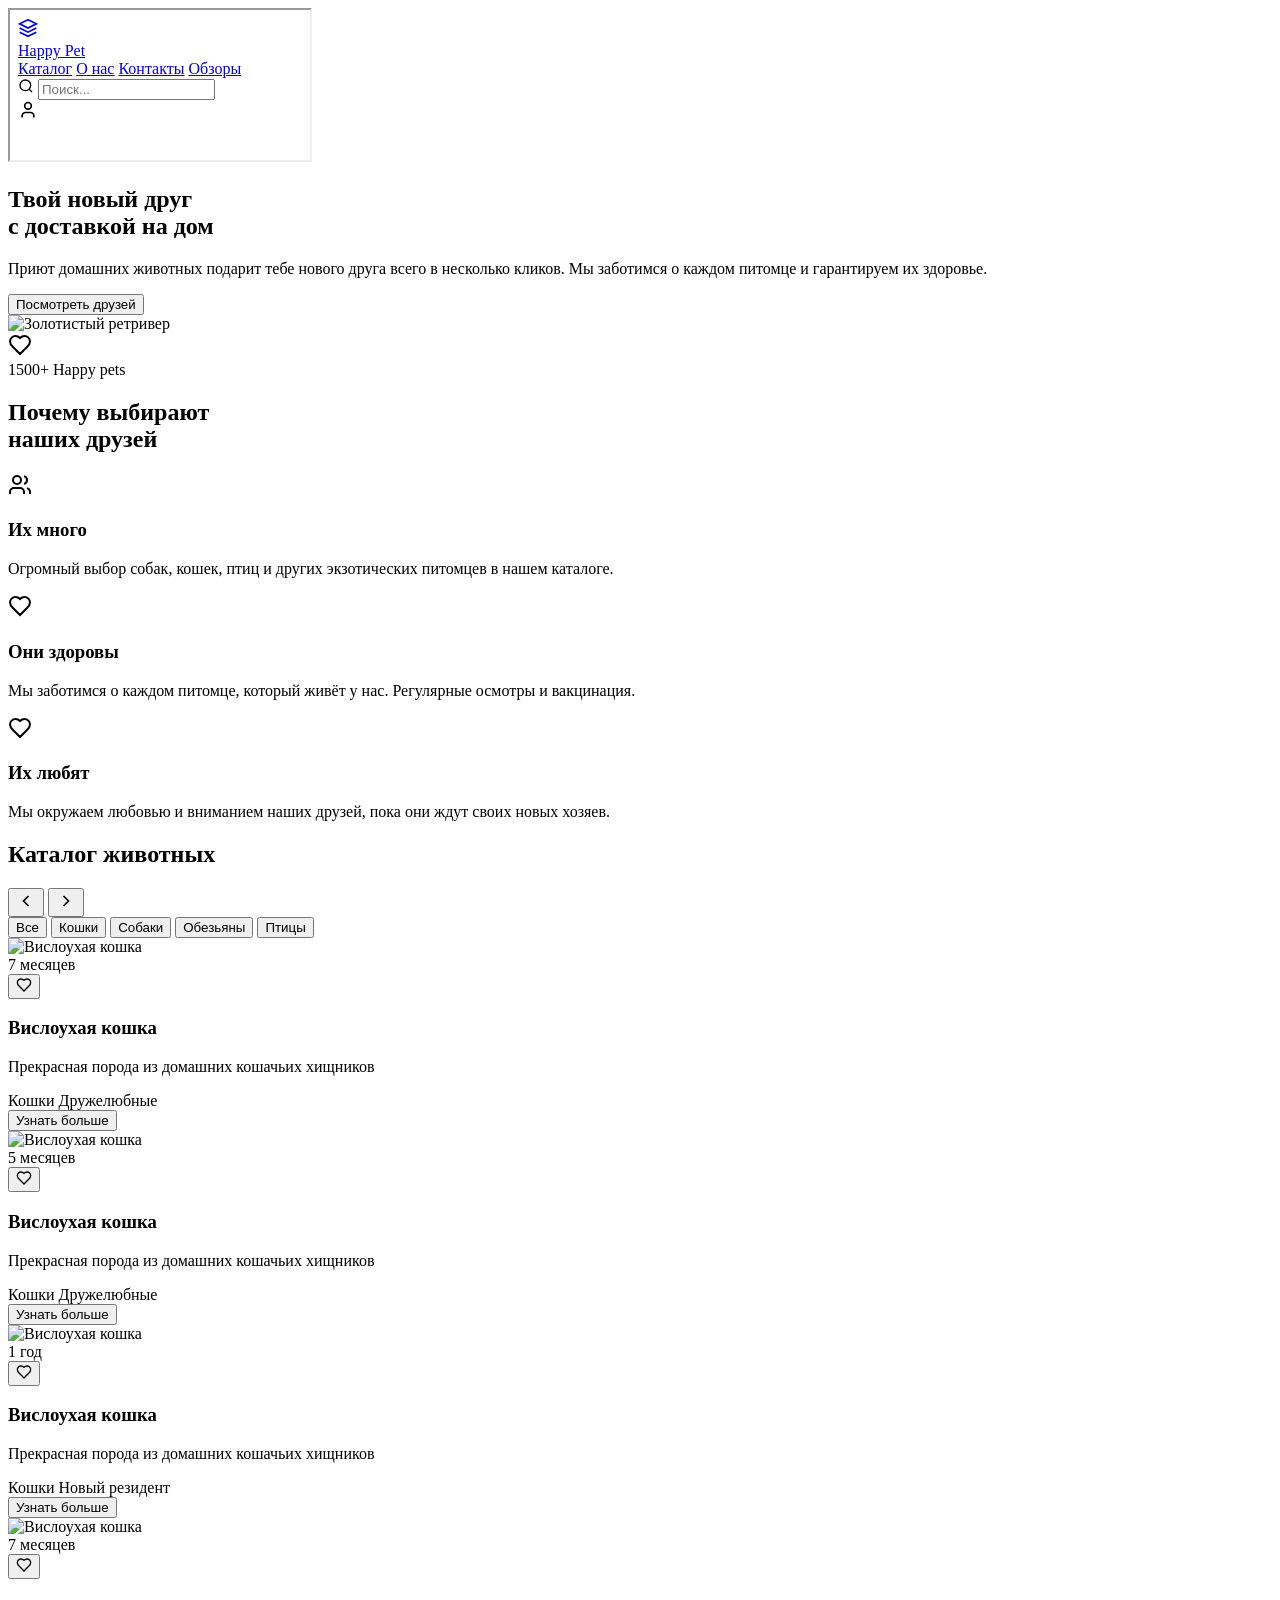
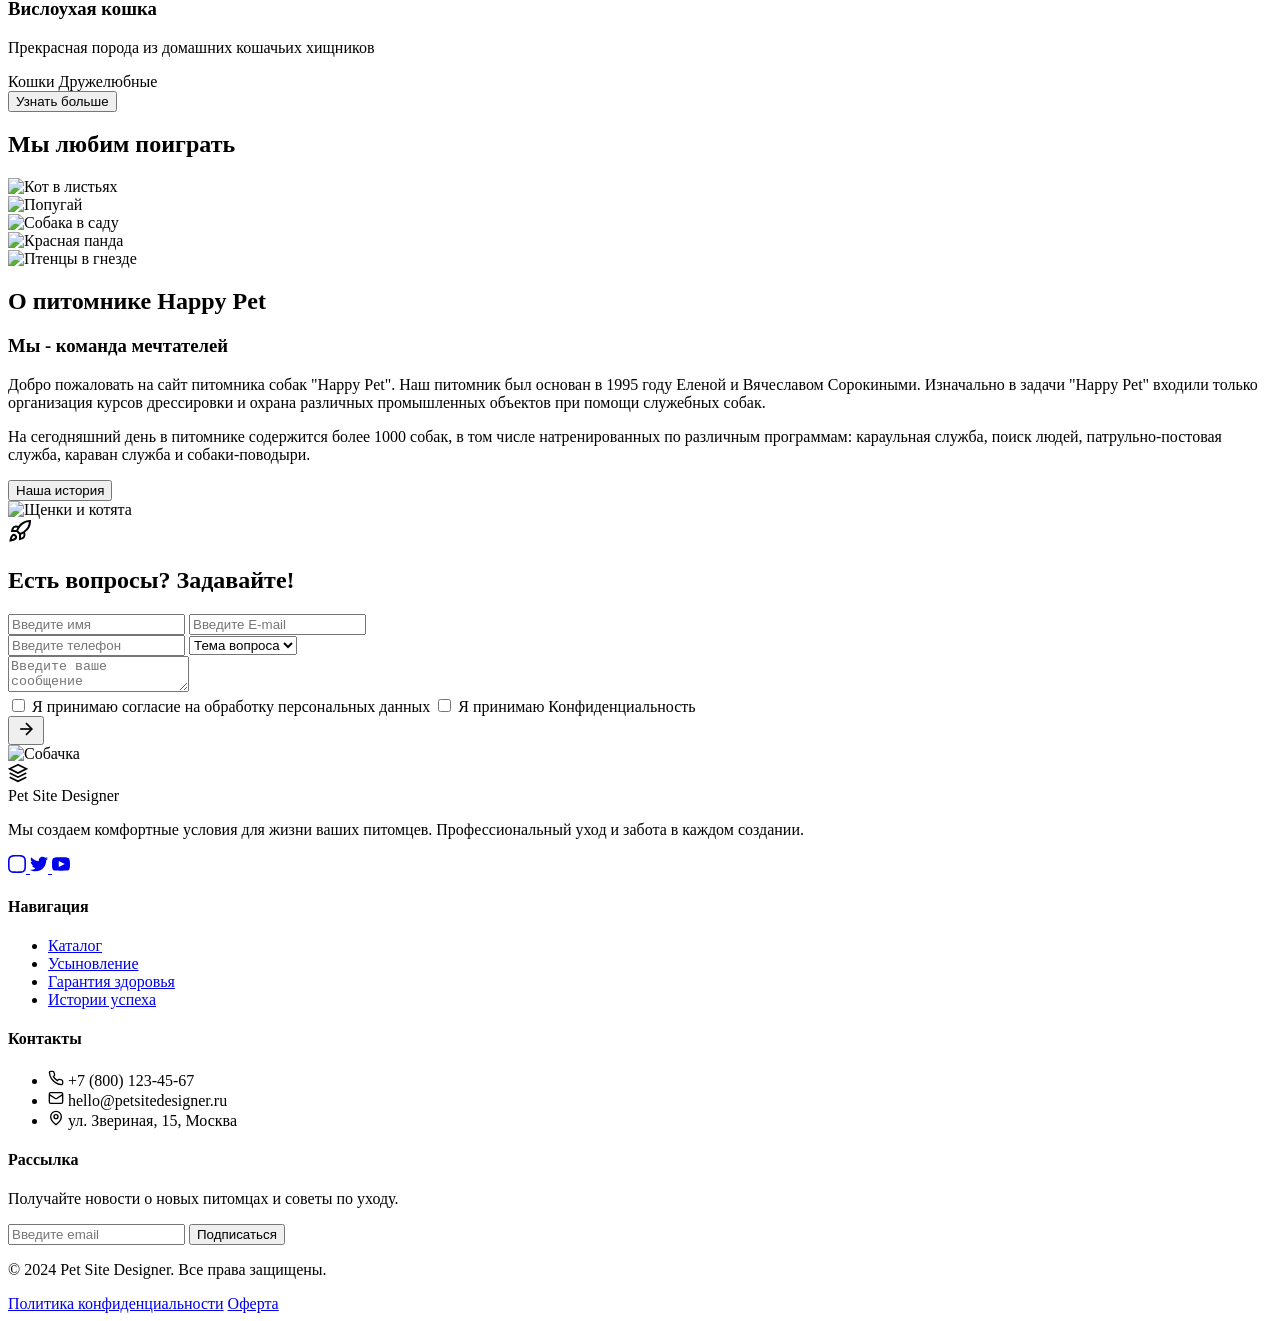
==== index.html @ 337a23ff "Add files via upload" ====
<!DOCTYPE html>
<html lang="ru">
<head>
    <meta charset="UTF-8">
    <meta name="viewport" content="width=device-width, initial-scale=1.0">
    <title>Pet Site Designer - Питомник домашних животных</title>
    <link rel="stylesheet" href="content/css/styles.css">
    <link rel="preconnect" href="https://fonts.googleapis.com">
    <link rel="preconnect" href="https://fonts.gstatic.com" crossorigin>
    <link href="https://fonts.googleapis.com/css2?family=Inter:wght@400;500;600;700&display=swap" rel="stylesheet">
</head>
<body>
    <iframe src="navigation.html" class="nav-frame"></iframe>

    <section class="hero">
        <div class="hero-container">
            <div class="hero-content">
                <h1 class="hero-title">
                    Твой новый друг<br>
                    <span class="hero-title-accent">с доставкой на дом</span>
                </h1>
                <p class="hero-text">
                    Приют домашних животных подарит тебе нового друга всего в несколько кликов. Мы заботимся о каждом питомце и гарантируем их здоровье.
                </p>
                <button class="hero-btn">Посмотреть друзей</button>
            </div>
            <div class="hero-image-wrapper">
                <div class="hero-image-card">
                    <img src="https://images.unsplash.com/photo-1552053831-71594a27632d?w=400&h=400&fit=crop" alt="Золотистый ретривер" class="hero-image">
                </div>
                <div class="hero-badge">
                    <div class="badge-icon">
                        <svg width="24" height="24" viewBox="0 0 24 24" fill="none" stroke="currentColor" stroke-width="2">
                            <path d="M19 14c1.49-1.46 3-3.21 3-5.5A5.5 5.5 0 0 0 16.5 3c-1.76 0-3 .5-4.5 2-1.5-1.5-2.74-2-4.5-2A5.5 5.5 0 0 0 2 8.5c0 2.3 1.5 4.05 3 5.5l7 7Z"/>
                        </svg>
                    </div>
                    <div class="badge-content">
                        <span class="badge-number">1500+</span>
                        <span class="badge-text">Happy pets</span>
                    </div>
                </div>
            </div>
        </div>
    </section>

    <section class="why-section">
        <div class="why-container">
            <h2 class="section-title">
                Почему выбирают<br>наших друзей
            </h2>
            <div class="why-cards">
                <div class="why-card">
                    <div class="why-icon">
                        <svg width="24" height="24" viewBox="0 0 24 24" fill="none" stroke="currentColor" stroke-width="2">
                            <path d="M16 21v-2a4 4 0 0 0-4-4H6a4 4 0 0 0-4 4v2"/>
                            <circle cx="9" cy="7" r="4"/>
                            <path d="M22 21v-2a4 4 0 0 0-3-3.87"/>
                            <path d="M16 3.13a4 4 0 0 1 0 7.75"/>
                        </svg>
                    </div>
                    <h3 class="why-title">Их много</h3>
                    <p class="why-text">Огромный выбор собак, кошек, птиц и других экзотических питомцев в нашем каталоге.</p>
                </div>
                <div class="why-card">
                    <div class="why-icon why-icon-yellow">
                        <svg width="24" height="24" viewBox="0 0 24 24" fill="none" stroke="currentColor" stroke-width="2">
                            <path d="M19 14c1.49-1.46 3-3.21 3-5.5A5.5 5.5 0 0 0 16.5 3c-1.76 0-3 .5-4.5 2-1.5-1.5-2.74-2-4.5-2A5.5 5.5 0 0 0 2 8.5c0 2.3 1.5 4.05 3 5.5l7 7Z"/>
                        </svg>
                    </div>
                    <h3 class="why-title">Они здоровы</h3>
                    <p class="why-text">Мы заботимся о каждом питомце, который живёт у нас. Регулярные осмотры и вакцинация.</p>
                </div>
                <div class="why-card">
                    <div class="why-icon why-icon-pink">
                        <svg width="24" height="24" viewBox="0 0 24 24" fill="none" stroke="currentColor" stroke-width="2">
                            <path d="M19 14c1.49-1.46 3-3.21 3-5.5A5.5 5.5 0 0 0 16.5 3c-1.76 0-3 .5-4.5 2-1.5-1.5-2.74-2-4.5-2A5.5 5.5 0 0 0 2 8.5c0 2.3 1.5 4.05 3 5.5l7 7Z"/>
                        </svg>
                    </div>
                    <h3 class="why-title">Их любят</h3>
                    <p class="why-text">Мы окружаем любовью и вниманием наших друзей, пока они ждут своих новых хозяев.</p>
                </div>
            </div>
        </div>
    </section>

    <section class="catalog-section">
        <div class="catalog-container">
            <div class="catalog-header">
                <h2 class="section-title-lg">Каталог животных</h2>
                <div class="catalog-nav">
                    <button class="catalog-arrow">
                        <svg width="20" height="20" viewBox="0 0 24 24" fill="none" stroke="currentColor" stroke-width="2">
                            <path d="m15 18-6-6 6-6"/>
                        </svg>
                    </button>
                    <button class="catalog-arrow">
                        <svg width="20" height="20" viewBox="0 0 24 24" fill="none" stroke="currentColor" stroke-width="2">
                            <path d="m9 18 6-6-6-6"/>
                        </svg>
                    </button>
                </div>
            </div>
            <div class="catalog-filters">
                <button class="filter-btn filter-active">Все</button>
                <button class="filter-btn">Кошки</button>
                <button class="filter-btn">Собаки</button>
                <button class="filter-btn">Обезьяны</button>
                <button class="filter-btn">Птицы</button>
            </div>
            <div class="catalog-grid">
                <div class="pet-card">
                    <div class="pet-image-wrapper">
                        <img src="https://images.unsplash.com/photo-1514888286974-6c03e2ca1dba?w=300&h=300&fit=crop" alt="Вислоухая кошка" class="pet-image">
                        <div class="pet-badge">7 месяцев</div>
                        <button class="pet-favorite">
                            <svg width="16" height="16" viewBox="0 0 24 24" fill="none" stroke="currentColor" stroke-width="2">
                                <path d="M19 14c1.49-1.46 3-3.21 3-5.5A5.5 5.5 0 0 0 16.5 3c-1.76 0-3 .5-4.5 2-1.5-1.5-2.74-2-4.5-2A5.5 5.5 0 0 0 2 8.5c0 2.3 1.5 4.05 3 5.5l7 7Z"/>
                            </svg>
                        </button>
                    </div>
                    <div class="pet-info">
                        <h3 class="pet-name">Вислоухая кошка</h3>
                        <p class="pet-description">Прекрасная порода из домашних кошачьих хищников</p>
                        <div class="pet-tags">
                            <span class="pet-tag">Кошки</span>
                            <span class="pet-tag">Дружелюбные</span>
                        </div>
                        <button class="pet-btn pet-btn-pink">Узнать больше</button>
                    </div>
                </div>
                <div class="pet-card">
                    <div class="pet-image-wrapper">
                        <img src="https://images.unsplash.com/photo-1573865526739-10659fec78a5?w=300&h=300&fit=crop" alt="Вислоухая кошка" class="pet-image">
                        <div class="pet-badge">5 месяцев</div>
                        <button class="pet-favorite">
                            <svg width="16" height="16" viewBox="0 0 24 24" fill="none" stroke="currentColor" stroke-width="2">
                                <path d="M19 14c1.49-1.46 3-3.21 3-5.5A5.5 5.5 0 0 0 16.5 3c-1.76 0-3 .5-4.5 2-1.5-1.5-2.74-2-4.5-2A5.5 5.5 0 0 0 2 8.5c0 2.3 1.5 4.05 3 5.5l7 7Z"/>
                            </svg>
                        </button>
                    </div>
                    <div class="pet-info">
                        <h3 class="pet-name">Вислоухая кошка</h3>
                        <p class="pet-description">Прекрасная порода из домашних кошачьих хищников</p>
                        <div class="pet-tags">
                            <span class="pet-tag">Кошки</span>
                            <span class="pet-tag">Дружелюбные</span>
                        </div>
                        <button class="pet-btn pet-btn-yellow">Узнать больше</button>
                    </div>
                </div>
                <div class="pet-card">
                    <div class="pet-image-wrapper">
                        <img src="https://images.unsplash.com/photo-1495360010541-f48722b34f7d?w=300&h=300&fit=crop" alt="Вислоухая кошка" class="pet-image">
                        <div class="pet-badge">1 год</div>
                        <button class="pet-favorite">
                            <svg width="16" height="16" viewBox="0 0 24 24" fill="none" stroke="currentColor" stroke-width="2">
                                <path d="M19 14c1.49-1.46 3-3.21 3-5.5A5.5 5.5 0 0 0 16.5 3c-1.76 0-3 .5-4.5 2-1.5-1.5-2.74-2-4.5-2A5.5 5.5 0 0 0 2 8.5c0 2.3 1.5 4.05 3 5.5l7 7Z"/>
                            </svg>
                        </button>
                    </div>
                    <div class="pet-info">
                        <h3 class="pet-name">Вислоухая кошка</h3>
                        <p class="pet-description">Прекрасная порода из домашних кошачьих хищников</p>
                        <div class="pet-tags">
                            <span class="pet-tag">Кошки</span>
                            <span class="pet-tag">Новый резидент</span>
                        </div>
                        <button class="pet-btn pet-btn-pink">Узнать больше</button>
                    </div>
                </div>
                <div class="pet-card">
                    <div class="pet-image-wrapper">
                        <img src="https://images.unsplash.com/photo-1518791841217-8f162f1e1131?w=300&h=300&fit=crop" alt="Вислоухая кошка" class="pet-image">
                        <div class="pet-badge">7 месяцев</div>
                        <button class="pet-favorite">
                            <svg width="16" height="16" viewBox="0 0 24 24" fill="none" stroke="currentColor" stroke-width="2">
                                <path d="M19 14c1.49-1.46 3-3.21 3-5.5A5.5 5.5 0 0 0 16.5 3c-1.76 0-3 .5-4.5 2-1.5-1.5-2.74-2-4.5-2A5.5 5.5 0 0 0 2 8.5c0 2.3 1.5 4.05 3 5.5l7 7Z"/>
                            </svg>
                        </button>
                    </div>
                    <div class="pet-info">
                        <h3 class="pet-name">Вислоухая кошка</h3>
                        <p class="pet-description">Прекрасная порода из домашних кошачьих хищников</p>
                        <div class="pet-tags">
                            <span class="pet-tag">Кошки</span>
                            <span class="pet-tag">Дружелюбные</span>
                        </div>
                        <button class="pet-btn pet-btn-yellow">Узнать больше</button>
                    </div>
                </div>
            </div>
        </div>
    </section>

    <section class="gallery-section">
        <div class="gallery-container">
            <h2 class="section-title-lg">Мы любим поиграть</h2>
            <div class="gallery-grid">
                <div class="gallery-item gallery-item-1">
                    <img src="https://images.unsplash.com/photo-1574158622682-e40e69881006?w=500&h=500&fit=crop" alt="Кот в листьях" class="gallery-image">
                </div>
                <div class="gallery-item gallery-item-2">
                    <img src="https://images.unsplash.com/photo-1552728089-57bdde30beb3?w=400&h=400&fit=crop" alt="Попугай" class="gallery-image">
                </div>
                <div class="gallery-item gallery-item-3">
                    <img src="https://images.unsplash.com/photo-1587300003388-59208cc962cb?w=500&h=500&fit=crop" alt="Собака в саду" class="gallery-image">
                </div>
                <div class="gallery-item gallery-item-4">
                    <img src="https://images.unsplash.com/photo-1425082661705-1834bfd09dca?w=400&h=400&fit=crop" alt="Красная панда" class="gallery-image">
                </div>
                <div class="gallery-item gallery-item-5">
                    <img src="https://images.unsplash.com/photo-1444464666168-49d633b86797?w=400&h=400&fit=crop" alt="Птенцы в гнезде" class="gallery-image">
                </div>
            </div>
        </div>
    </section>

    <section class="about-section">
        <div class="about-container">
            <div class="about-content">
                <h2 class="section-title-lg">О питомнике Happy Pet</h2>
                <h3 class="about-subtitle">Мы - команда мечтателей</h3>
                <p class="about-text">
                    Добро пожаловать на сайт питомника собак "Happy Pet". Наш питомник был основан в 1995 году Еленой и Вячеславом Сорокиными. Изначально в задачи "Happy Pet" входили только организация курсов дрессировки и охрана различных промышленных объектов при помощи служебных собак.
                </p>
                <p class="about-text">
                    На сегодняшний день в питомнике содержится более 1000 собак, в том числе натренированных по различным программам: караульная служба, поиск людей, патрульно-постовая служба, караван служба и собаки-поводыри.
                </p>
                <button class="about-btn">Наша история</button>
            </div>
            <div class="about-image-wrapper">
                <img src="https://images.unsplash.com/photo-1450778869180-41d0601e046e?w=500&h=400&fit=crop" alt="Щенки и котята" class="about-image">
                <div class="about-image-badge">
                    <svg width="24" height="24" viewBox="0 0 24 24" fill="none" stroke="currentColor" stroke-width="2">
                        <path d="M4.5 16.5c-1.5 1.26-2 5-2 5s3.74-.5 5-2c.71-.84.7-2.13-.09-2.91a2.18 2.18 0 0 0-2.91-.09z"/>
                        <path d="m12 15-3-3a22 22 0 0 1 2-3.95A12.88 12.88 0 0 1 22 2c0 2.72-.78 7.5-6 11a22.35 22.35 0 0 1-4 2z"/>
                        <path d="M9 12H4s.55-3.03 2-4c1.62-1.08 5 0 5 0"/>
                        <path d="M12 15v5s3.03-.55 4-2c1.08-1.62 0-5 0-5"/>
                    </svg>
                </div>
            </div>
        </div>
    </section>

    <section class="contact-section">
        <div class="contact-container">
            <div class="contact-form-wrapper">
                <h2 class="contact-title">Есть вопросы? Задавайте!</h2>
                <form class="contact-form">
                    <div class="form-row">
                        <input type="text" placeholder="Введите имя" class="form-input">
                        <input type="email" placeholder="Введите E-mail" class="form-input">
                    </div>
                    <div class="form-row">
                        <input type="tel" placeholder="Введите телефон" class="form-input">
                        <select class="form-input form-select">
                            <option>Тема вопроса</option>
                            <option>Усыновление</option>
                            <option>Партнерство</option>
                            <option>Другое</option>
                        </select>
                    </div>
                    <textarea placeholder="Введите ваше сообщение" class="form-textarea"></textarea>
                    <div class="form-checkboxes">
                        <label class="checkbox-label">
                            <input type="checkbox" class="checkbox-input">
                            <span class="checkbox-text">Я принимаю согласие на обработку персональных данных</span>
                        </label>
                        <label class="checkbox-label">
                            <input type="checkbox" class="checkbox-input">
                            <span class="checkbox-text">Я принимаю Конфиденциальность</span>
                        </label>
                    </div>
                    <button type="submit" class="form-submit">
                        <svg width="20" height="20" viewBox="0 0 24 24" fill="none" stroke="currentColor" stroke-width="2">
                            <path d="M5 12h14"/>
                            <path d="m12 5 7 7-7 7"/>
                        </svg>
                    </button>
                </form>
            </div>
            <div class="contact-image">
                <img src="https://images.unsplash.com/photo-1587300003388-59208cc962cb?w=400&h=500&fit=crop" alt="Собачка" class="contact-dog">
            </div>
        </div>
    </section>

    <footer class="footer">
        <div class="footer-container">
            <div class="footer-main">
                <div class="footer-brand">
                    <div class="logo logo-light">
                        <div class="logo-icon">
                            <svg width="20" height="20" viewBox="0 0 24 24" fill="none" stroke="currentColor" stroke-width="2">
                                <path d="M12 2L2 7l10 5 10-5-10-5zM2 17l10 5 10-5M2 12l10 5 10-5"/>
                            </svg>
                        </div>
                        <span class="logo-text">Pet Site Designer</span>
                    </div>
                    <p class="footer-description">
                        Мы создаем комфортные условия для жизни ваших питомцев. Профессиональный уход и забота в каждом создании.
                    </p>
                    <div class="footer-social">
                        <a href="#" class="social-link">
                            <svg width="18" height="18" viewBox="0 0 24 24" fill="currentColor">
                                <path d="M12 2.163c3.204 0 3.584.012 4.85.07 3.252.148 4.771 1.691 4.919 4.919.058 1.265.069 1.645.069 4.849 0 3.205-.012 3.584-.069 4.849-.149 3.225-1.664 4.771-4.919 4.919-1.266.058-1.644.07-4.85.07-3.204 0-3.584-.012-4.849-.07-3.26-.149-4.771-1.699-4.919-4.92-.058-1.265-.07-1.644-.07-4.849 0-3.204.013-3.583.07-4.849.149-3.227 1.664-4.771 4.919-4.919 1.266-.057 1.645-.069 4.849-.069zm0-2.163c-3.259 0-3.667.014-4.947.072-4.358.2-6.78 2.618-6.98 6.98-.059 1.281-.073 1.689-.073 4.948 0 3.259.014 3.668.072 4.948.2 4.358 2.618 6.78 6.98 6.98 1.281.058 1.689.072 4.948.072 3.259 0 3.668-.014 4.948-.072 4.354-.2 6.782-2.618 6.979-6.98.059-1.28.073-1.689.073-4.948 0-3.259-.014-3.667-.072-4.947-.196-4.354-2.617-6.78-6.979-6.98-1.281-.059-1.69-.073-4.949-.073z"/>
                            </svg>
                        </a>
                        <a href="#" class="social-link">
                            <svg width="18" height="18" viewBox="0 0 24 24" fill="currentColor">
                                <path d="M24 4.557c-.883.392-1.832.656-2.828.775 1.017-.609 1.798-1.574 2.165-2.724-.951.564-2.005.974-3.127 1.195-.897-.957-2.178-1.555-3.594-1.555-3.179 0-5.515 2.966-4.797 6.045-4.091-.205-7.719-2.165-10.148-5.144-1.29 2.213-.669 5.108 1.523 6.574-.806-.026-1.566-.247-2.229-.616-.054 2.281 1.581 4.415 3.949 4.89-.693.188-1.452.232-2.224.084.626 1.956 2.444 3.379 4.6 3.419-2.07 1.623-4.678 2.348-7.29 2.04 2.179 1.397 4.768 2.212 7.548 2.212 9.142 0 14.307-7.721 13.995-14.646.962-.695 1.797-1.562 2.457-2.549z"/>
                            </svg>
                        </a>
                        <a href="#" class="social-link">
                            <svg width="18" height="18" viewBox="0 0 24 24" fill="currentColor">
                                <path d="M19.615 3.184c-3.604-.246-11.631-.245-15.23 0-3.897.266-4.356 2.62-4.385 8.816.029 6.185.484 8.549 4.385 8.816 3.6.245 11.626.246 15.23 0 3.897-.266 4.356-2.62 4.385-8.816-.029-6.185-.484-8.549-4.385-8.816zm-10.615 12.816v-8l8 3.993-8 4.007z"/>
                            </svg>
                        </a>
                    </div>
                </div>
                <div class="footer-links">
                    <h4 class="footer-heading">Навигация</h4>
                    <ul class="footer-list">
                        <li><a href="catalog.html">Каталог</a></li>
                        <li><a href="#">Усыновление</a></li>
                        <li><a href="#">Гарантия здоровья</a></li>
                        <li><a href="#">Истории успеха</a></li>
                    </ul>
                </div>
                <div class="footer-contact">
                    <h4 class="footer-heading">Контакты</h4>
                    <ul class="footer-list">
                        <li>
                            <svg width="16" height="16" viewBox="0 0 24 24" fill="none" stroke="currentColor" stroke-width="2">
                                <path d="M22 16.92v3a2 2 0 0 1-2.18 2 19.79 19.79 0 0 1-8.63-3.07 19.5 19.5 0 0 1-6-6 19.79 19.79 0 0 1-3.07-8.67A2 2 0 0 1 4.11 2h3a2 2 0 0 1 2 1.72 12.84 12.84 0 0 0 .7 2.81 2 2 0 0 1-.45 2.11L8.09 9.91a16 16 0 0 0 6 6l1.27-1.27a2 2 0 0 1 2.11-.45 12.84 12.84 0 0 0 2.81.7A2 2 0 0 1 22 16.92z"/>
                            </svg>
                            +7 (800) 123-45-67
                        </li>
                        <li>
                            <svg width="16" height="16" viewBox="0 0 24 24" fill="none" stroke="currentColor" stroke-width="2">
                                <rect width="20" height="16" x="2" y="4" rx="2"/>
                                <path d="m22 7-8.97 5.7a1.94 1.94 0 0 1-2.06 0L2 7"/>
                            </svg>
                            hello@petsitedesigner.ru
                        </li>
                        <li>
                            <svg width="16" height="16" viewBox="0 0 24 24" fill="none" stroke="currentColor" stroke-width="2">
                                <path d="M20 10c0 6-8 12-8 12s-8-6-8-12a8 8 0 0 1 16 0Z"/>
                                <circle cx="12" cy="10" r="3"/>
                            </svg>
                            ул. Звериная, 15, Москва
                        </li>
                    </ul>
                </div>
                <div class="footer-newsletter">
                    <h4 class="footer-heading">Рассылка</h4>
                    <p class="footer-newsletter-text">Получайте новости о новых питомцах и советы по уходу.</p>
                    <div class="newsletter-form">
                        <input type="email" placeholder="Введите email" class="newsletter-input">
                        <button class="newsletter-btn">Подписаться</button>
                    </div>
                </div>
            </div>
            <div class="footer-bottom">
                <p>&copy; 2024 Pet Site Designer. Все права защищены.</p>
                <div class="footer-bottom-links">
                    <a href="#">Политика конфиденциальности</a>
                    <a href="#">Оферта</a>
                </div>
            </div>
        </div>
    </footer>
</body>
</html>
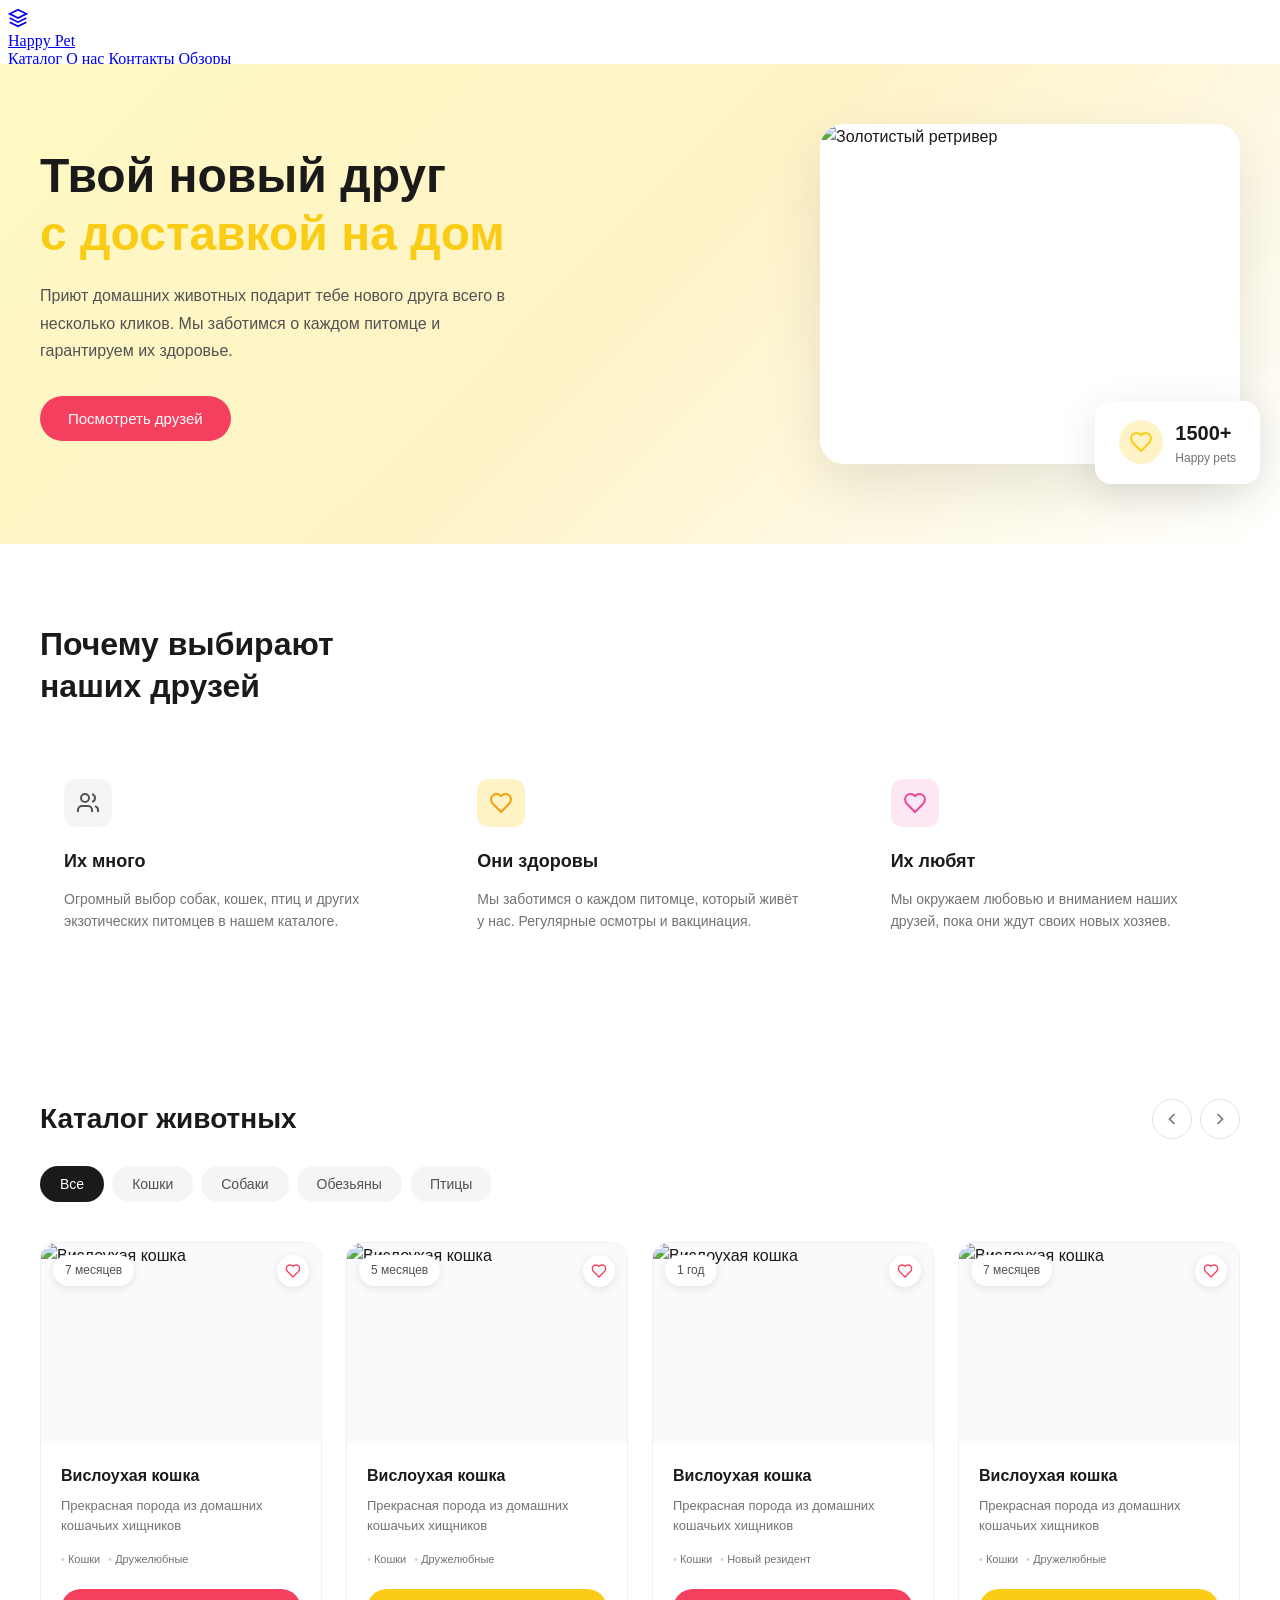
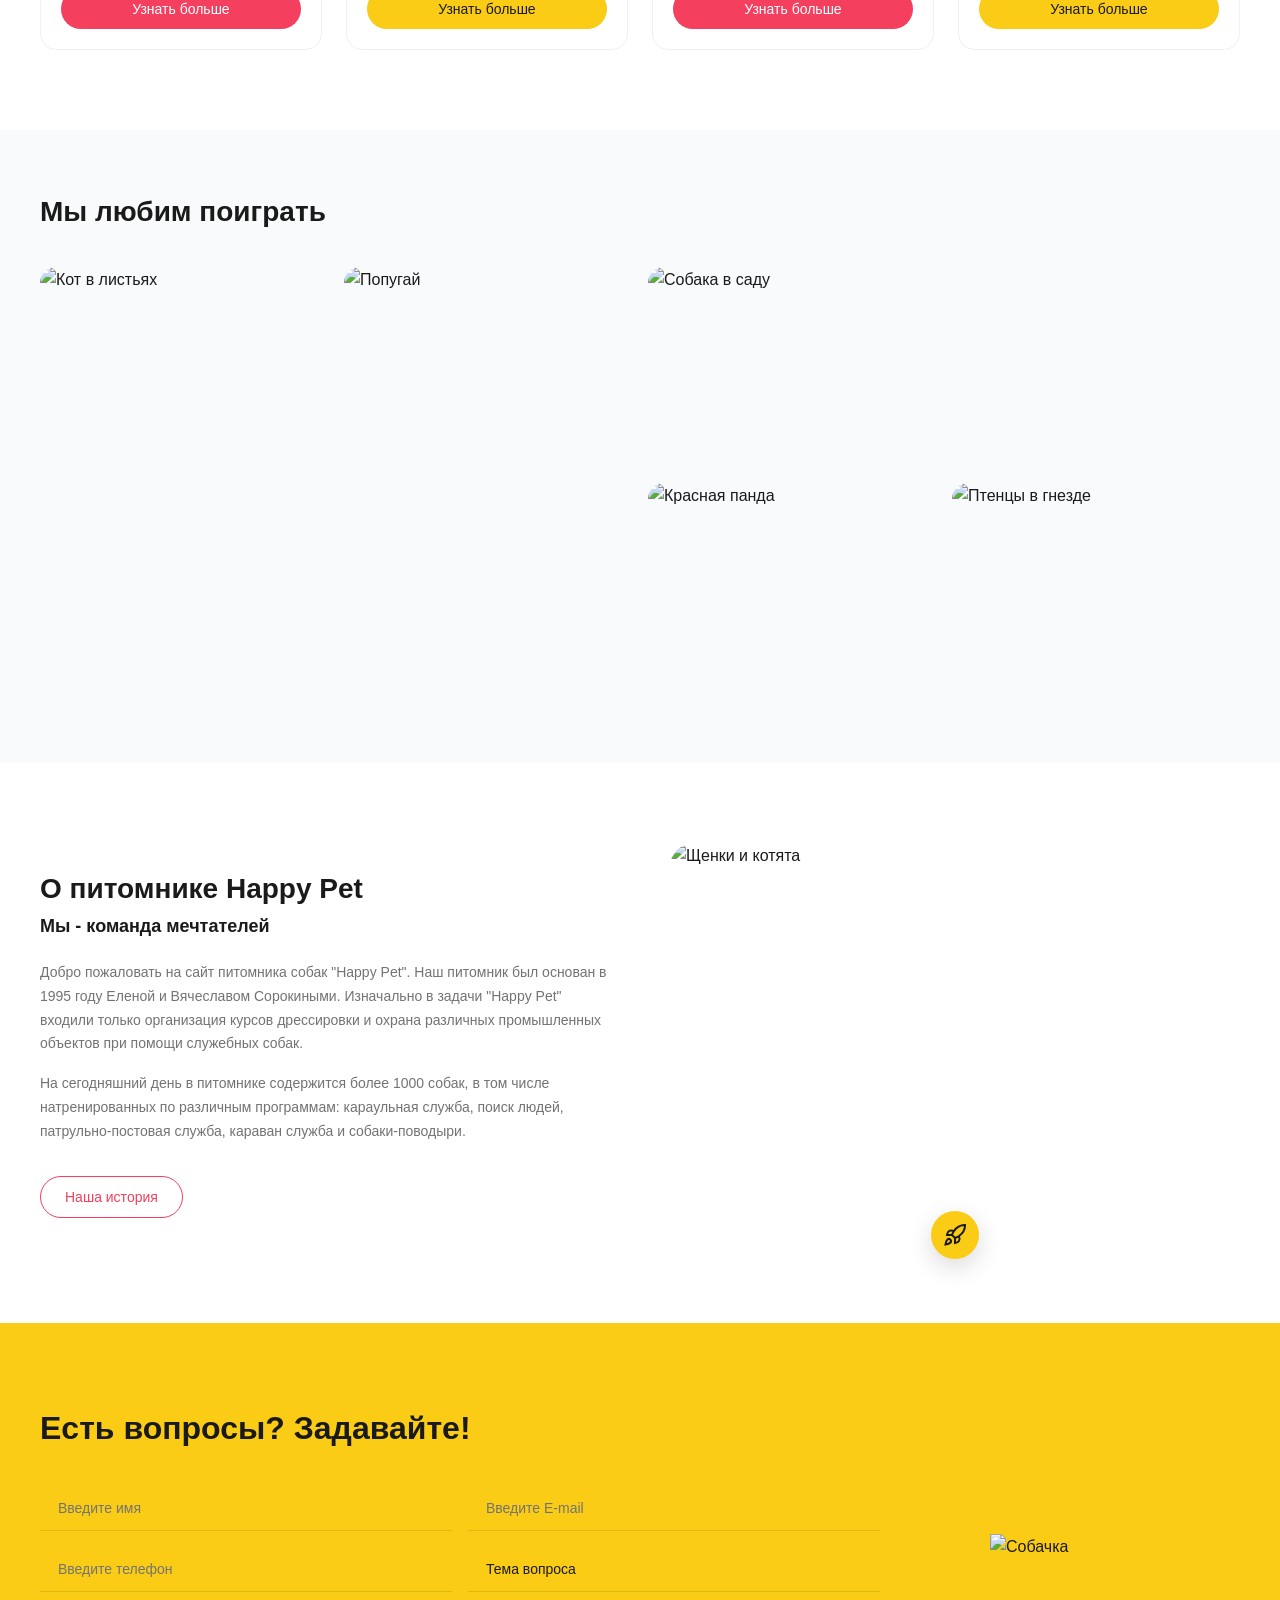
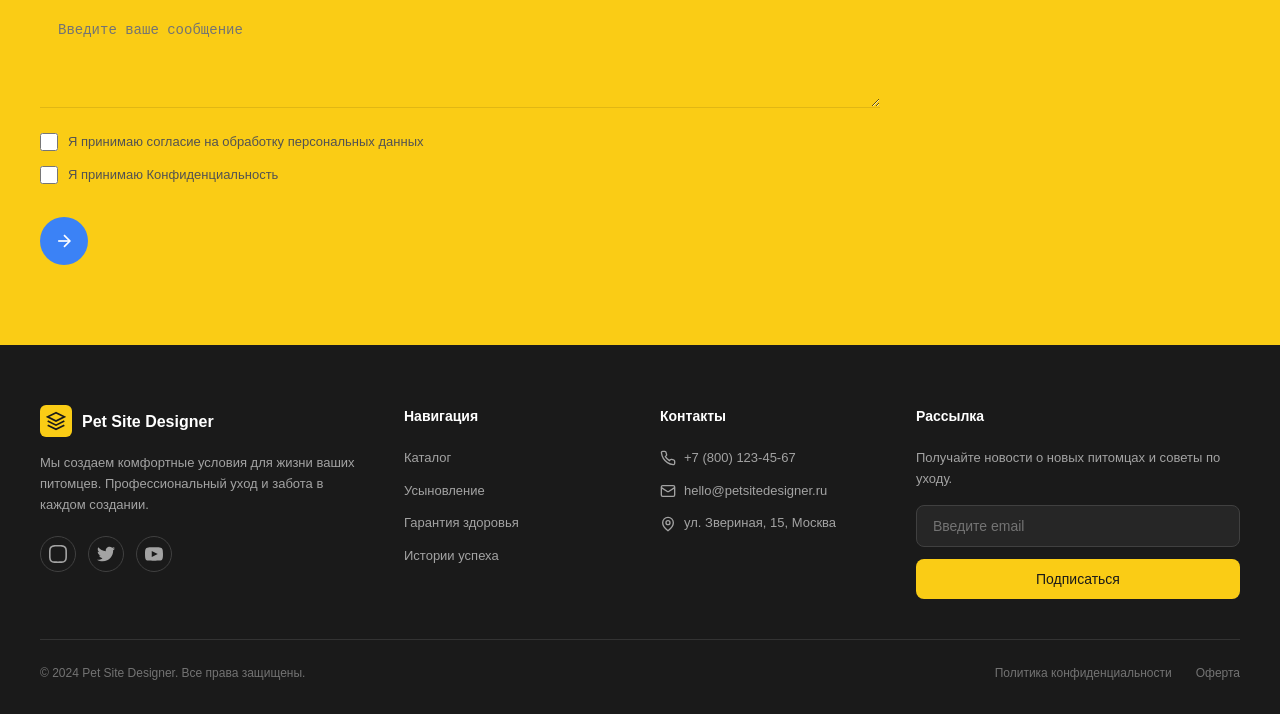
==== commit 28045c20: "Update index.html" ====
--- a/index.html
+++ b/index.html
@@ -4,7 +4,7 @@
     <meta charset="UTF-8">
     <meta name="viewport" content="width=device-width, initial-scale=1.0">
     <title>Pet Site Designer - Питомник домашних животных</title>
-    <link rel="stylesheet" href="content/css/styles.css">
+    <link rel="stylesheet" href="styles.css">
     <link rel="preconnect" href="https://fonts.googleapis.com">
     <link rel="preconnect" href="https://fonts.gstatic.com" crossorigin>
     <link href="https://fonts.googleapis.com/css2?family=Inter:wght@400;500;600;700&display=swap" rel="stylesheet">
--- a/styles.css
+++ b/styles.css
@@ -0,0 +1,831 @@
+* {
+    margin: 0;
+    padding: 0;
+    box-sizing: border-box;
+}
+
+body {
+    font-family: 'Inter', -apple-system, BlinkMacSystemFont, 'Segoe UI', Roboto, sans-serif;
+    background-color: #ffffff;
+    color: #1a1a1a;
+    line-height: 1.6;
+}
+
+a {
+    text-decoration: none;
+    color: inherit;
+}
+
+button {
+    cursor: pointer;
+    border: none;
+    background: none;
+    font-family: inherit;
+}
+
+ul {
+    list-style: none;
+}
+
+img {
+    max-width: 100%;
+    display: block;
+}
+
+.nav-frame {
+    width: 100%;
+    height: 64px;
+    border: none;
+    display: block;
+}
+
+.logo {
+    display: flex;
+    align-items: center;
+    gap: 10px;
+    color: #ffffff;
+}
+
+.logo-icon {
+    width: 32px;
+    height: 32px;
+    background-color: #facc15;
+    border-radius: 6px;
+    display: flex;
+    align-items: center;
+    justify-content: center;
+    color: #1a1a1a;
+}
+
+.logo-text {
+    font-weight: 600;
+    font-size: 16px;
+}
+
+.hero {
+    background: linear-gradient(135deg, #fef9c3 0%, #fef3c7 50%, #ffffff 100%);
+    padding: 60px 40px 80px;
+}
+
+.hero-container {
+    max-width: 1400px;
+    margin: 0 auto;
+    display: flex;
+    align-items: center;
+    justify-content: space-between;
+    gap: 60px;
+}
+
+.hero-content {
+    max-width: 480px;
+}
+
+.hero-title {
+    font-size: 48px;
+    font-weight: 700;
+    line-height: 1.2;
+    margin-bottom: 20px;
+    color: #1a1a1a;
+}
+
+.hero-title-accent {
+    color: #facc15;
+}
+
+.hero-text {
+    font-size: 16px;
+    color: #525252;
+    margin-bottom: 32px;
+    line-height: 1.7;
+}
+
+.hero-btn {
+    background-color: #f43f5e;
+    color: #ffffff;
+    padding: 14px 28px;
+    border-radius: 25px;
+    font-size: 15px;
+    font-weight: 500;
+    transition: background-color 0.2s;
+}
+
+.hero-btn:hover {
+    background-color: #e11d48;
+}
+
+.hero-image-wrapper {
+    position: relative;
+}
+
+.hero-image-card {
+    width: 420px;
+    height: 340px;
+    background-color: #ffffff;
+    border-radius: 24px;
+    overflow: hidden;
+    box-shadow: 0 20px 60px rgba(0, 0, 0, 0.1);
+}
+
+.hero-image {
+    width: 100%;
+    height: 100%;
+    object-fit: cover;
+}
+
+.hero-badge {
+    position: absolute;
+    bottom: -20px;
+    right: -20px;
+    background-color: #ffffff;
+    padding: 16px 24px;
+    border-radius: 16px;
+    display: flex;
+    align-items: center;
+    gap: 12px;
+    box-shadow: 0 10px 40px rgba(0, 0, 0, 0.1);
+}
+
+.badge-icon {
+    width: 44px;
+    height: 44px;
+    background-color: #fef3c7;
+    border-radius: 50%;
+    display: flex;
+    align-items: center;
+    justify-content: center;
+    color: #facc15;
+}
+
+.badge-content {
+    display: flex;
+    flex-direction: column;
+}
+
+.badge-number {
+    font-size: 20px;
+    font-weight: 700;
+    color: #1a1a1a;
+}
+
+.badge-text {
+    font-size: 12px;
+    color: #737373;
+}
+
+.why-section {
+    padding: 80px 40px;
+    background-color: #ffffff;
+}
+
+.why-container {
+    max-width: 1400px;
+    margin: 0 auto;
+}
+
+.section-title {
+    font-size: 32px;
+    font-weight: 700;
+    line-height: 1.3;
+    margin-bottom: 48px;
+    color: #1a1a1a;
+}
+
+.why-cards {
+    display: grid;
+    grid-template-columns: repeat(3, 1fr);
+    gap: 40px;
+}
+
+.why-card {
+    padding: 24px;
+}
+
+.why-icon {
+    width: 48px;
+    height: 48px;
+    background-color: #f5f5f5;
+    border-radius: 12px;
+    display: flex;
+    align-items: center;
+    justify-content: center;
+    margin-bottom: 20px;
+    color: #525252;
+}
+
+.why-icon-yellow {
+    background-color: #fef3c7;
+    color: #f59e0b;
+}
+
+.why-icon-pink {
+    background-color: #fce7f3;
+    color: #ec4899;
+}
+
+.why-title {
+    font-size: 18px;
+    font-weight: 600;
+    margin-bottom: 12px;
+    color: #1a1a1a;
+}
+
+.why-text {
+    font-size: 14px;
+    color: #737373;
+    line-height: 1.6;
+}
+
+.catalog-section {
+    padding: 60px 40px 80px;
+    background-color: #ffffff;
+}
+
+.catalog-container {
+    max-width: 1400px;
+    margin: 0 auto;
+}
+
+.catalog-header {
+    display: flex;
+    align-items: center;
+    justify-content: space-between;
+    margin-bottom: 24px;
+}
+
+.section-title-lg {
+    font-size: 28px;
+    font-weight: 700;
+    color: #1a1a1a;
+}
+
+.catalog-nav {
+    display: flex;
+    gap: 8px;
+}
+
+.catalog-arrow {
+    width: 40px;
+    height: 40px;
+    border: 1px solid #e5e5e5;
+    border-radius: 50%;
+    display: flex;
+    align-items: center;
+    justify-content: center;
+    color: #737373;
+    transition: all 0.2s;
+}
+
+.catalog-arrow:hover {
+    border-color: #1a1a1a;
+    color: #1a1a1a;
+}
+
+.catalog-filters {
+    display: flex;
+    gap: 8px;
+    margin-bottom: 40px;
+}
+
+.filter-btn {
+    padding: 10px 20px;
+    border-radius: 20px;
+    font-size: 14px;
+    color: #525252;
+    background-color: #f5f5f5;
+    transition: all 0.2s;
+}
+
+.filter-btn:hover {
+    background-color: #e5e5e5;
+}
+
+.filter-active {
+    background-color: #1a1a1a;
+    color: #ffffff;
+}
+
+.filter-active:hover {
+    background-color: #333333;
+}
+
+.catalog-grid {
+    display: grid;
+    grid-template-columns: repeat(4, 1fr);
+    gap: 24px;
+}
+
+.pet-card {
+    background-color: #ffffff;
+    border-radius: 16px;
+    overflow: hidden;
+    border: 1px solid #f0f0f0;
+    transition: box-shadow 0.2s;
+}
+
+.pet-card:hover {
+    box-shadow: 0 10px 40px rgba(0, 0, 0, 0.08);
+}
+
+.pet-image-wrapper {
+    position: relative;
+    height: 200px;
+    background-color: #f9fafb;
+}
+
+.pet-image {
+    width: 100%;
+    height: 100%;
+    object-fit: cover;
+}
+
+.pet-badge {
+    position: absolute;
+    top: 12px;
+    left: 12px;
+    background-color: #ffffff;
+    padding: 6px 12px;
+    border-radius: 20px;
+    font-size: 12px;
+    color: #525252;
+    box-shadow: 0 2px 8px rgba(0, 0, 0, 0.1);
+}
+
+.pet-favorite {
+    position: absolute;
+    top: 12px;
+    right: 12px;
+    width: 32px;
+    height: 32px;
+    background-color: #ffffff;
+    border-radius: 50%;
+    display: flex;
+    align-items: center;
+    justify-content: center;
+    color: #f43f5e;
+    box-shadow: 0 2px 8px rgba(0, 0, 0, 0.1);
+    transition: transform 0.2s;
+}
+
+.pet-favorite:hover {
+    transform: scale(1.1);
+}
+
+.pet-info {
+    padding: 20px;
+}
+
+.pet-name {
+    font-size: 16px;
+    font-weight: 600;
+    margin-bottom: 8px;
+    color: #1a1a1a;
+}
+
+.pet-description {
+    font-size: 13px;
+    color: #737373;
+    margin-bottom: 12px;
+    line-height: 1.5;
+}
+
+.pet-tags {
+    display: flex;
+    gap: 8px;
+    margin-bottom: 16px;
+}
+
+.pet-tag {
+    font-size: 11px;
+    color: #737373;
+    padding: 4px 0;
+}
+
+.pet-tag::before {
+    content: '• ';
+    color: #d4d4d4;
+}
+
+.pet-btn {
+    width: 100%;
+    padding: 12px;
+    border-radius: 25px;
+    font-size: 14px;
+    font-weight: 500;
+    transition: opacity 0.2s;
+}
+
+.pet-btn:hover {
+    opacity: 0.9;
+}
+
+.pet-btn-pink {
+    background-color: #f43f5e;
+    color: #ffffff;
+}
+
+.pet-btn-yellow {
+    background-color: #facc15;
+    color: #1a1a1a;
+}
+
+.gallery-section {
+    padding: 60px 40px 80px;
+    background-color: #f9fafb;
+}
+
+.gallery-container {
+    max-width: 1400px;
+    margin: 0 auto;
+}
+
+.gallery-container .section-title-lg {
+    margin-bottom: 32px;
+}
+
+.gallery-grid {
+    display: grid;
+    grid-template-columns: repeat(4, 1fr);
+    grid-template-rows: repeat(2, 200px);
+    gap: 16px;
+}
+
+.gallery-item {
+    border-radius: 16px;
+    overflow: hidden;
+}
+
+.gallery-image {
+    width: 100%;
+    height: 100%;
+    object-fit: cover;
+    transition: transform 0.3s;
+}
+
+.gallery-item:hover .gallery-image {
+    transform: scale(1.05);
+}
+
+.gallery-item-1 {
+    grid-row: span 2;
+}
+
+.gallery-item-2 {
+    grid-row: span 2;
+}
+
+.gallery-item-3 {
+    grid-column: span 2;
+}
+
+.gallery-item-4 {
+    grid-row: 2;
+    grid-column: 3;
+}
+
+.gallery-item-5 {
+    grid-row: 2;
+    grid-column: 4;
+}
+
+.about-section {
+    padding: 80px 40px;
+    background-color: #ffffff;
+}
+
+.about-container {
+    max-width: 1400px;
+    margin: 0 auto;
+    display: grid;
+    grid-template-columns: 1fr 1fr;
+    gap: 60px;
+    align-items: center;
+}
+
+.about-subtitle {
+    font-size: 18px;
+    font-weight: 600;
+    color: #1a1a1a;
+    margin-bottom: 20px;
+}
+
+.about-text {
+    font-size: 14px;
+    color: #737373;
+    line-height: 1.7;
+    margin-bottom: 16px;
+}
+
+.about-btn {
+    margin-top: 16px;
+    padding: 12px 24px;
+    border: 1px solid #f43f5e;
+    color: #f43f5e;
+    border-radius: 25px;
+    font-size: 14px;
+    font-weight: 500;
+    transition: all 0.2s;
+}
+
+.about-btn:hover {
+    background-color: #f43f5e;
+    color: #ffffff;
+}
+
+.about-image-wrapper {
+    position: relative;
+}
+
+.about-image {
+    width: 100%;
+    height: 400px;
+    object-fit: cover;
+    border-radius: 24px;
+}
+
+.about-image-badge {
+    position: absolute;
+    bottom: -16px;
+    left: 50%;
+    transform: translateX(-50%);
+    width: 48px;
+    height: 48px;
+    background-color: #facc15;
+    border-radius: 50%;
+    display: flex;
+    align-items: center;
+    justify-content: center;
+    color: #1a1a1a;
+    box-shadow: 0 8px 24px rgba(0, 0, 0, 0.15);
+}
+
+.contact-section {
+    padding: 80px 40px;
+    background-color: #facc15;
+}
+
+.contact-container {
+    max-width: 1400px;
+    margin: 0 auto;
+    display: grid;
+    grid-template-columns: 1fr 300px;
+    gap: 60px;
+    align-items: center;
+}
+
+.contact-title {
+    font-size: 32px;
+    font-weight: 700;
+    color: #1a1a1a;
+    margin-bottom: 32px;
+}
+
+.contact-form {
+    display: flex;
+    flex-direction: column;
+    gap: 16px;
+}
+
+.form-row {
+    display: grid;
+    grid-template-columns: 1fr 1fr;
+    gap: 16px;
+}
+
+.form-input,
+.form-select,
+.form-textarea {
+    width: 100%;
+    padding: 14px 18px;
+    border: none;
+    border-bottom: 1px solid rgba(0, 0, 0, 0.1);
+    background-color: transparent;
+    font-size: 14px;
+    color: #1a1a1a;
+    outline: none;
+    transition: border-color 0.2s;
+}
+
+.form-input::placeholder,
+.form-textarea::placeholder {
+    color: #737373;
+}
+
+.form-input:focus,
+.form-textarea:focus {
+    border-color: #1a1a1a;
+}
+
+.form-select {
+    appearance: none;
+    cursor: pointer;
+}
+
+.form-textarea {
+    min-height: 100px;
+    resize: vertical;
+}
+
+.form-checkboxes {
+    display: flex;
+    flex-direction: column;
+    gap: 12px;
+    margin-top: 8px;
+}
+
+.checkbox-label {
+    display: flex;
+    align-items: center;
+    gap: 10px;
+    cursor: pointer;
+}
+
+.checkbox-input {
+    width: 18px;
+    height: 18px;
+    accent-color: #1a1a1a;
+}
+
+.checkbox-text {
+    font-size: 13px;
+    color: #525252;
+}
+
+.form-submit {
+    width: 48px;
+    height: 48px;
+    background-color: #3b82f6;
+    border-radius: 50%;
+    display: flex;
+    align-items: center;
+    justify-content: center;
+    color: #ffffff;
+    margin-top: 16px;
+    transition: background-color 0.2s;
+}
+
+.form-submit:hover {
+    background-color: #2563eb;
+}
+
+.contact-image {
+    display: flex;
+    justify-content: center;
+    align-items: center;
+}
+
+.contact-dog {
+    width: 200px;
+    height: 200px;
+    object-fit: contain;
+}
+
+.footer {
+    background-color: #1a1a1a;
+    padding: 60px 40px 30px;
+    color: #ffffff;
+}
+
+.footer-container {
+    max-width: 1400px;
+    margin: 0 auto;
+}
+
+.footer-main {
+    display: grid;
+    grid-template-columns: 1.5fr 1fr 1fr 1.5fr;
+    gap: 40px;
+    padding-bottom: 40px;
+    border-bottom: 1px solid #333333;
+}
+
+.logo-light .logo-icon {
+    background-color: #facc15;
+    color: #1a1a1a;
+}
+
+.footer-description {
+    font-size: 13px;
+    color: #a3a3a3;
+    margin-top: 16px;
+    line-height: 1.6;
+}
+
+.footer-social {
+    display: flex;
+    gap: 12px;
+    margin-top: 20px;
+}
+
+.social-link {
+    width: 36px;
+    height: 36px;
+    border: 1px solid #404040;
+    border-radius: 50%;
+    display: flex;
+    align-items: center;
+    justify-content: center;
+    color: #a3a3a3;
+    transition: all 0.2s;
+}
+
+.social-link:hover {
+    border-color: #facc15;
+    color: #facc15;
+}
+
+.footer-heading {
+    font-size: 14px;
+    font-weight: 600;
+    margin-bottom: 20px;
+    color: #ffffff;
+}
+
+.footer-list {
+    display: flex;
+    flex-direction: column;
+    gap: 12px;
+}
+
+.footer-list li {
+    font-size: 13px;
+    color: #a3a3a3;
+    display: flex;
+    align-items: center;
+    gap: 8px;
+}
+
+.footer-list a {
+    color: #a3a3a3;
+    transition: color 0.2s;
+}
+
+.footer-list a:hover {
+    color: #ffffff;
+}
+
+.footer-newsletter-text {
+    font-size: 13px;
+    color: #a3a3a3;
+    margin-bottom: 16px;
+}
+
+.newsletter-form {
+    display: flex;
+    flex-direction: column;
+    gap: 12px;
+}
+
+.newsletter-input {
+    padding: 12px 16px;
+    background-color: #262626;
+    border: 1px solid #404040;
+    border-radius: 8px;
+    color: #ffffff;
+    font-size: 14px;
+    outline: none;
+}
+
+.newsletter-input::placeholder {
+    color: #737373;
+}
+
+.newsletter-input:focus {
+    border-color: #facc15;
+}
+
+.newsletter-btn {
+    padding: 12px 24px;
+    background-color: #facc15;
+    color: #1a1a1a;
+    border-radius: 8px;
+    font-size: 14px;
+    font-weight: 500;
+    transition: background-color 0.2s;
+}
+
+.newsletter-btn:hover {
+    background-color: #eab308;
+}
+
+.footer-bottom {
+    display: flex;
+    align-items: center;
+    justify-content: space-between;
+    padding-top: 24px;
+    font-size: 12px;
+    color: #737373;
+}
+
+.footer-bottom-links {
+    display: flex;
+    gap: 24px;
+}
+
+.footer-bottom-links a {
+    color: #737373;
+    transition: color 0.2s;
+}
+
+.footer-bottom-links a:hover {
+    color: #ffffff;
+}
